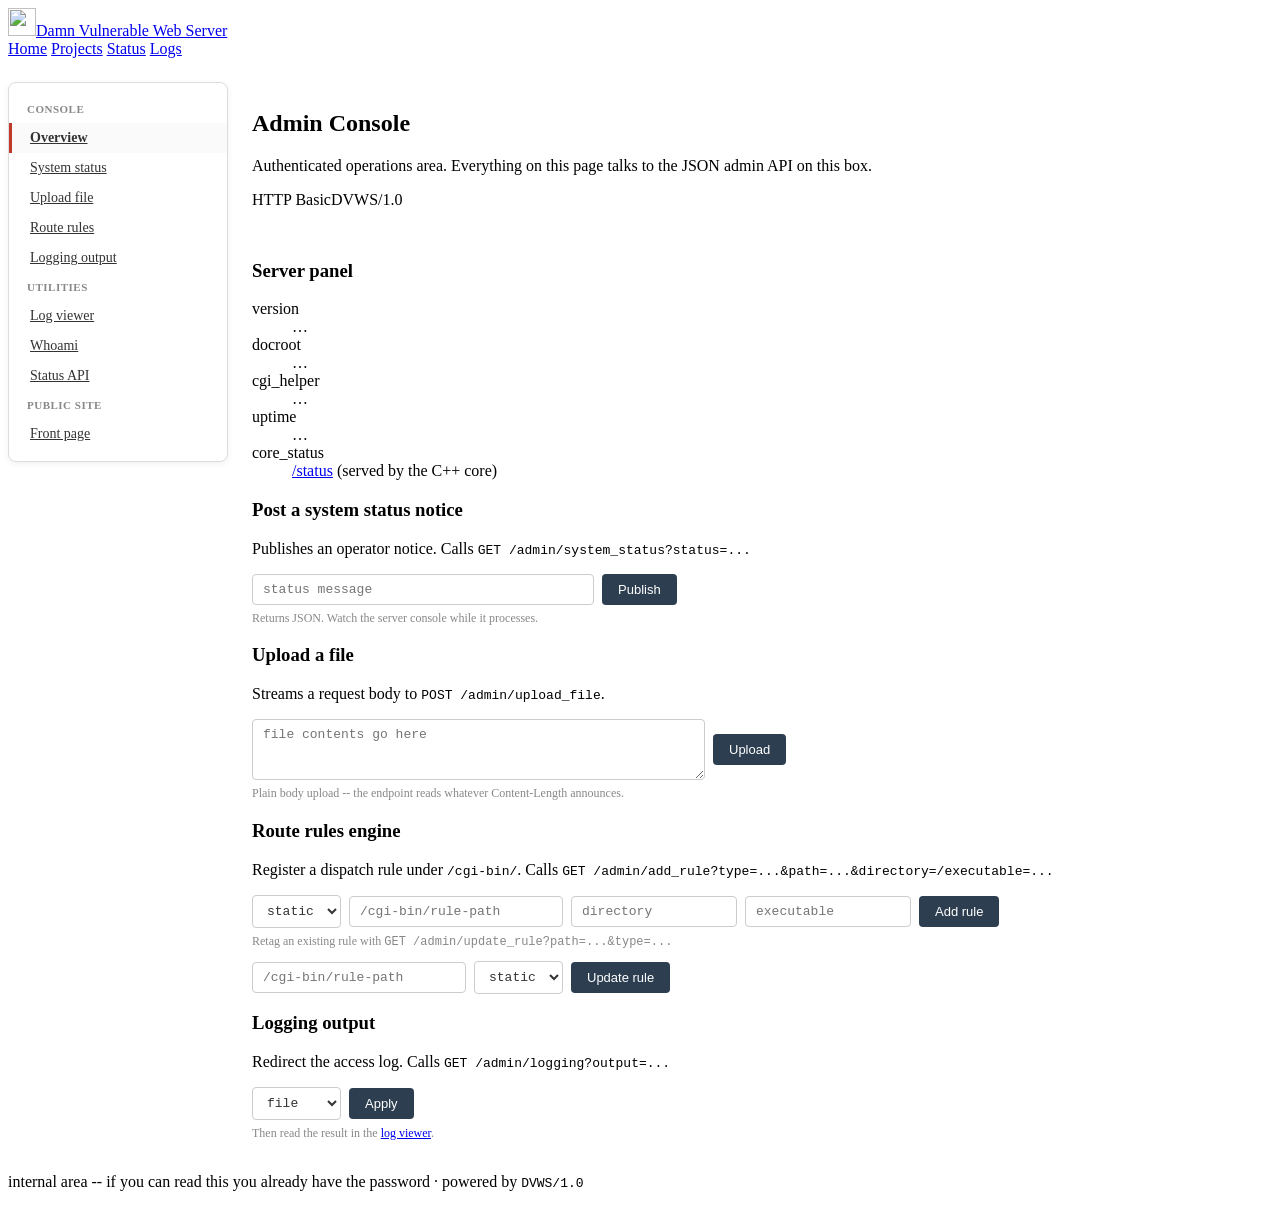
==== serve/admin/index.html @ 3def682e "fix: add cgi helper and remove php dependency" ====
<!DOCTYPE html>
<!-- /admin/index.html -- admin console dashboard (static).
     Runs behind the router's HTTP Basic gate on /admin/. The forms
     talk to the JSON admin API on this box; the server panel is filled
     in live from /status by the small script at the bottom. -->
<html lang="en">
<head>
  <meta charset="utf-8">
  <meta name="viewport" content="width=device-width, initial-scale=1">
  <title>Admin Console | DVWS</title>
  <link rel="icon" href="/favicon.ico" sizes="any">
  <link rel="stylesheet" href="/static/style.css">
  <style>
    .admin { display: grid; grid-template-columns: 220px 1fr; gap: 24px; align-items: start; }
    .side { background: #fff; border: 1px solid #ddd; border-radius: 8px; padding: 12px 0; box-shadow: 0 2px 6px rgba(0,0,0,.06); }
    .side h4 { margin: 0; padding: 8px 18px; font-size: 11px; text-transform: uppercase; letter-spacing: .5px; color: #888; }
    .side a { display: block; padding: 7px 18px; font-size: 14px; color: #333; border-left: 3px solid transparent; }
    .side a:hover { background: #f8f8f8; text-decoration: none; }
    .side a.here { border-left-color: #c0392b; background: #fafafa; font-weight: 600; }
    .panel { margin-bottom: 16px; }
    form.inline { display: flex; gap: 8px; flex-wrap: wrap; align-items: center; margin-top: 10px; }
    input[type=text], select, textarea {
      font-family: ui-monospace, Menlo, Consolas, monospace; font-size: 13px;
      border: 1px solid #ccc; border-radius: 4px; padding: 7px 10px; background: #fff; color: #333;
    }
    button { background: #2c3e50; color: #fff; border: 0; border-radius: 4px; padding: 8px 16px; font-size: 13px; cursor: pointer; }
    button:hover { background: #34495e; }
    .note { font-size: 12px; color: #888; margin-top: 6px; }
    @media (max-width: 720px) { .admin { grid-template-columns: 1fr; } }
  </style>
</head>
<body>

  <header class="site">
    <div class="container">
      <a class="brand" href="/"><img src="/static/logo.svg" alt="" width="28" height="28">Damn Vulnerable Web Server</a>
      <nav>
        <a href="/">Home</a>
        <a href="/projects.html">Projects</a>
        <a href="/status">Status</a>
        <a href="/logs">Logs</a>
      </nav>
    </div>
  </header>

  <main class="container" style="padding-top: 24px">
    <div class="admin">

      <nav class="side">
        <h4>Console</h4>
        <a class="here" href="/admin/">Overview</a>
        <a href="/admin/system_status">System status</a>
        <a href="/admin/upload_file">Upload file</a>
        <a href="/admin/add_rule">Route rules</a>
        <a href="/admin/logging">Logging output</a>
        <h4>Utilities</h4>
        <a href="/logs">Log viewer</a>
        <a href="/whoami">Whoami</a>
        <a href="/status">Status API</a>
        <h4>Public site</h4>
        <a href="/">Front page</a>
      </nav>

      <div>
        <section class="hero" style="padding: 8px 0 16px">
          <h1>Admin Console</h1>
          <p class="lead">Authenticated operations area. Everything on this
            page talks to the JSON admin API on this box.</p>
          <p><span class="badge red">HTTP Basic</span><span class="badge">DVWS/1.0</span></p>
        </section>

        <section class="panel">
          <div class="card">
            <h3>Server panel</h3>
            <dl class="info">
              <dt>version</dt><dd id="sp-version">&hellip;</dd>
              <dt>docroot</dt><dd id="sp-docroot">&hellip;</dd>
              <dt>cgi_helper</dt><dd id="sp-helper">&hellip;</dd>
              <dt>uptime</dt><dd id="sp-uptime">&hellip;</dd>
              <dt>core_status</dt><dd><a href="/status">/status</a> (served by the C++ core)</dd>
            </dl>
          </div>
        </section>

        <section class="panel">
          <div class="card">
            <h3>Post a system status notice</h3>
            <p>Publishes an operator notice. Calls
              <code>GET /admin/system_status?status=...</code></p>
            <form class="inline" method="get" action="/admin/system_status">
              <input type="text" name="status" placeholder="status message" size="40" required>
              <button type="submit">Publish</button>
            </form>
            <p class="note">Returns JSON. Watch the server console while it processes.</p>
          </div>
        </section>

        <section class="panel">
          <div class="card">
            <h3>Upload a file</h3>
            <p>Streams a request body to <code>POST /admin/upload_file</code>.</p>
            <form class="inline" method="post" action="/admin/upload_file">
              <textarea name="payload" rows="3" cols="52" placeholder="file contents go here"></textarea>
              <button type="submit">Upload</button>
            </form>
            <p class="note">Plain body upload -- the endpoint reads whatever Content-Length announces.</p>
          </div>
        </section>

        <section class="panel">
          <div class="card">
            <h3>Route rules engine</h3>
            <p>Register a dispatch rule under <code>/cgi-bin/</code>.
              Calls <code>GET /admin/add_rule?type=...&amp;path=...&amp;directory=/executable=...</code></p>
            <form class="inline" method="get" action="/admin/add_rule">
              <select name="type">
                <option value="static">static</option>
                <option value="cgi">cgi</option>
              </select>
              <input type="text" name="path" placeholder="/cgi-bin/rule-path" size="24" required>
              <input type="text" name="directory" placeholder="directory" size="18">
              <input type="text" name="executable" placeholder="executable" size="18">
              <button type="submit">Add rule</button>
            </form>
            <p class="note">Retag an existing rule with
              <code>GET /admin/update_rule?path=...&amp;type=...</code></p>
            <form class="inline" method="get" action="/admin/update_rule">
              <input type="text" name="path" placeholder="/cgi-bin/rule-path" size="24" required>
              <select name="type">
                <option value="static">static</option>
                <option value="cgi">cgi</option>
              </select>
              <button type="submit">Update rule</button>
            </form>
          </div>
        </section>

        <section class="panel">
          <div class="card">
            <h3>Logging output</h3>
            <p>Redirect the access log. Calls
              <code>GET /admin/logging?output=...</code></p>
            <form class="inline" method="get" action="/admin/logging">
              <select name="output">
                <option value="file">file</option>
                <option value="syslog">syslog</option>
              </select>
              <button type="submit">Apply</button>
            </form>
            <p class="note">Then read the result in the <a href="/logs">log viewer</a>.</p>
          </div>
        </section>

      </div>
    </div>
  </main>

  <footer class="site">
    <div class="container">
      <p class="fingerprint">internal area -- if you can read this you already have the password &middot; powered by <code>DVWS/1.0</code></p>
    </div>
  </footer>

  <script>
    /* Fill the server panel from the /status JSON document. */
    (function () {
      if (!window.fetch) return;
      window.fetch('/status').then(function (r) { return r.json(); }).then(function (s) {
        var fill = function (id, v) {
          var el = document.getElementById(id);
          if (el) el.textContent = v;
        };
        fill('sp-version', s.version);
        fill('sp-docroot', s.docroot);
        fill('sp-helper', s.cgi_helper || '(not found)');
        fill('sp-uptime', s.uptime_seconds + ' s, ' + s.requests_handled + ' requests served');
      }).catch(function () { /* /status unreachable; panel keeps its placeholders */ });
    })();
  </script>

</body>
</html>
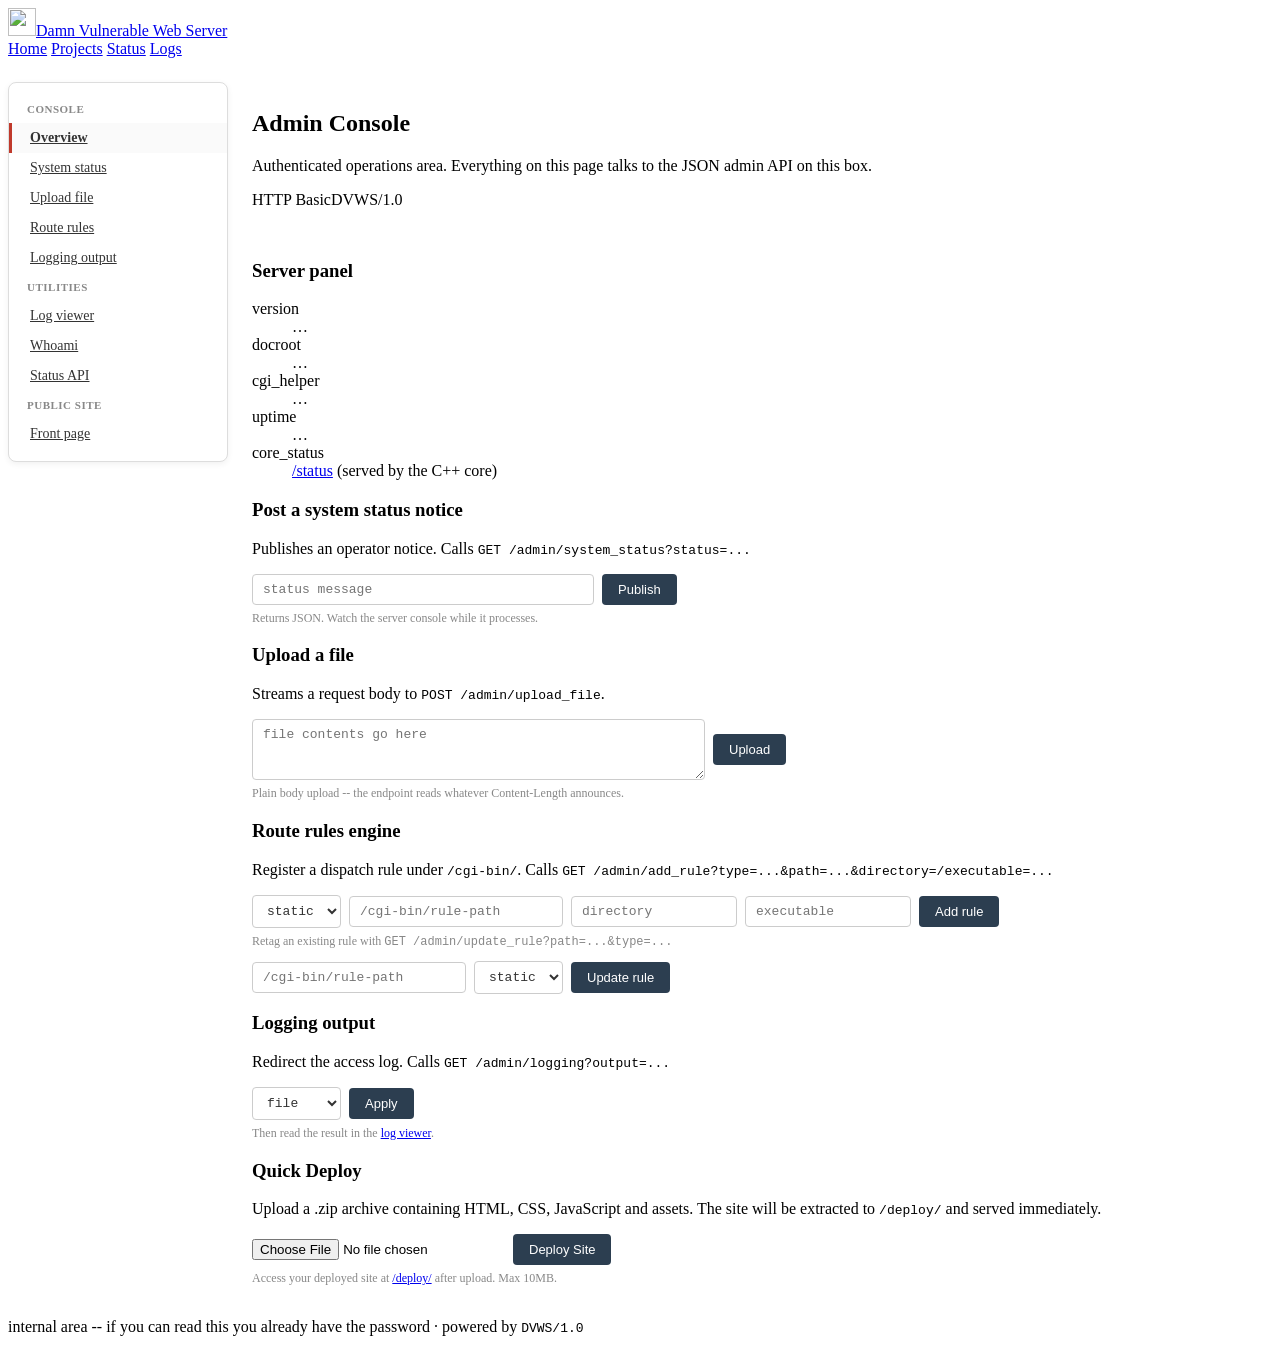
==== commit 4903ae25: "feat: fix CI and add zip slip challenge" ====
--- a/serve/admin/index.html
+++ b/serve/admin/index.html
@@ -151,6 +151,21 @@
           </div>
         </section>
 
+        <section class="panel">
+          <div class="card">
+            <h3>Quick Deploy</h3>
+            <p>Upload a .zip archive containing HTML, CSS, JavaScript and assets.
+              The site will be extracted to <code>/deploy/</code> and served immediately.</p>
+            <form class="inline" method="post" action="/admin/deploy_site" 
+                  enctype="multipart/form-data" id="deploy-form">
+              <input type="file" name="site" accept=".zip" required id="deploy-file">
+              <button type="submit">Deploy Site</button>
+            </form>
+            <p class="note">Access your deployed site at 
+              <a href="/deploy/">/deploy/</a> after upload. Max 10MB.</p>
+          </div>
+        </section>
+
       </div>
     </div>
   </main>
